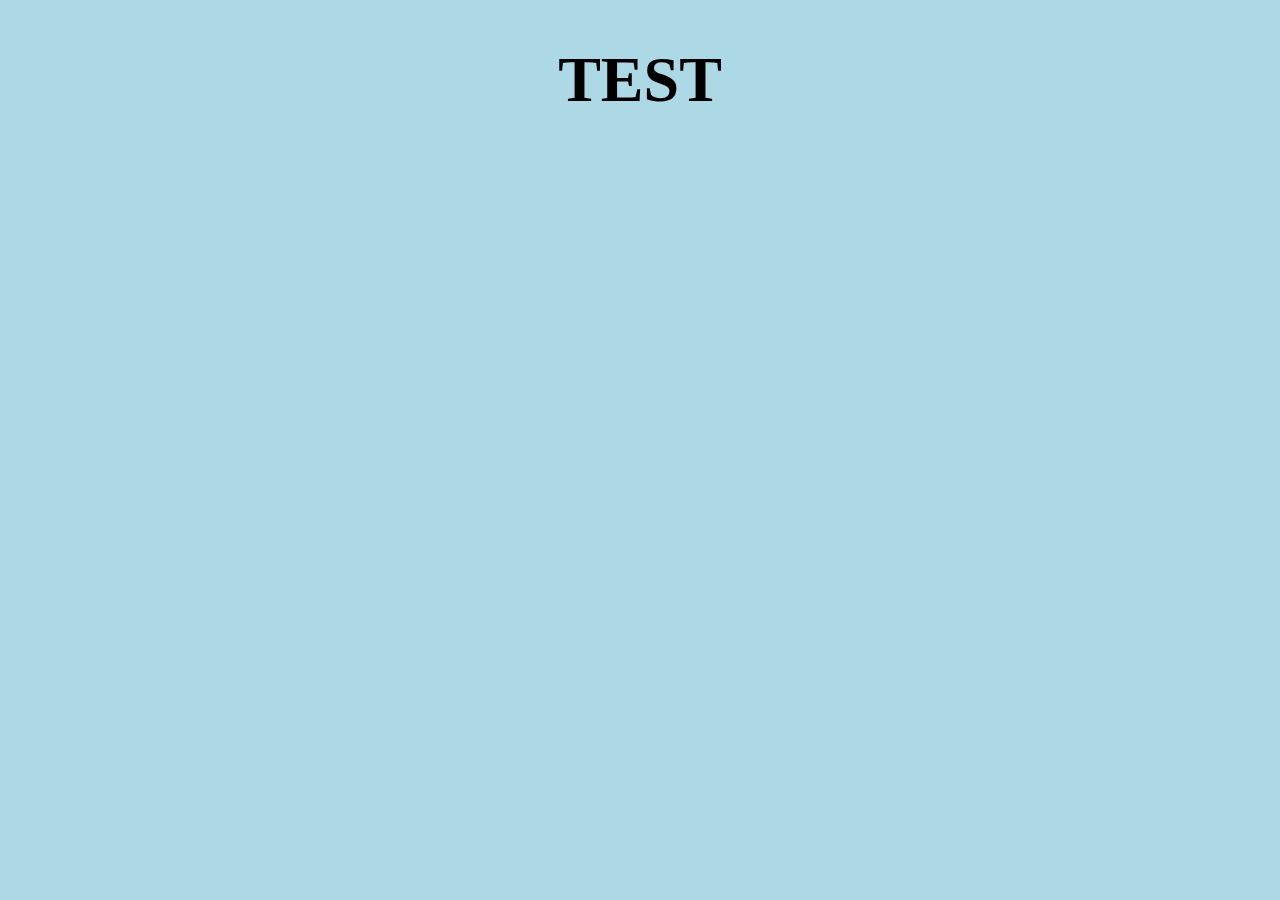
==== index.html @ 825ecf8f "Test Upload for Website" ====
<!DOCTYPE html>
<html lang="en">
<head>
    <meta charset="UTF-8">
    <link rel="stylesheet" href="style.css">
    <meta name="viewport" content="width=device-width, initial-scale=1.0">
    <title>TEST</title> 
</head>
<body>
    <div id="div"><h1> TEST </h1></div>
</body>
</html>
---- style.css ----
body{
    margin: 0;
    background-color: lightblue;
    font-size: xx-large;
}

#div{
    display:inline ;
    margin: auto;
    text-align: center;
}
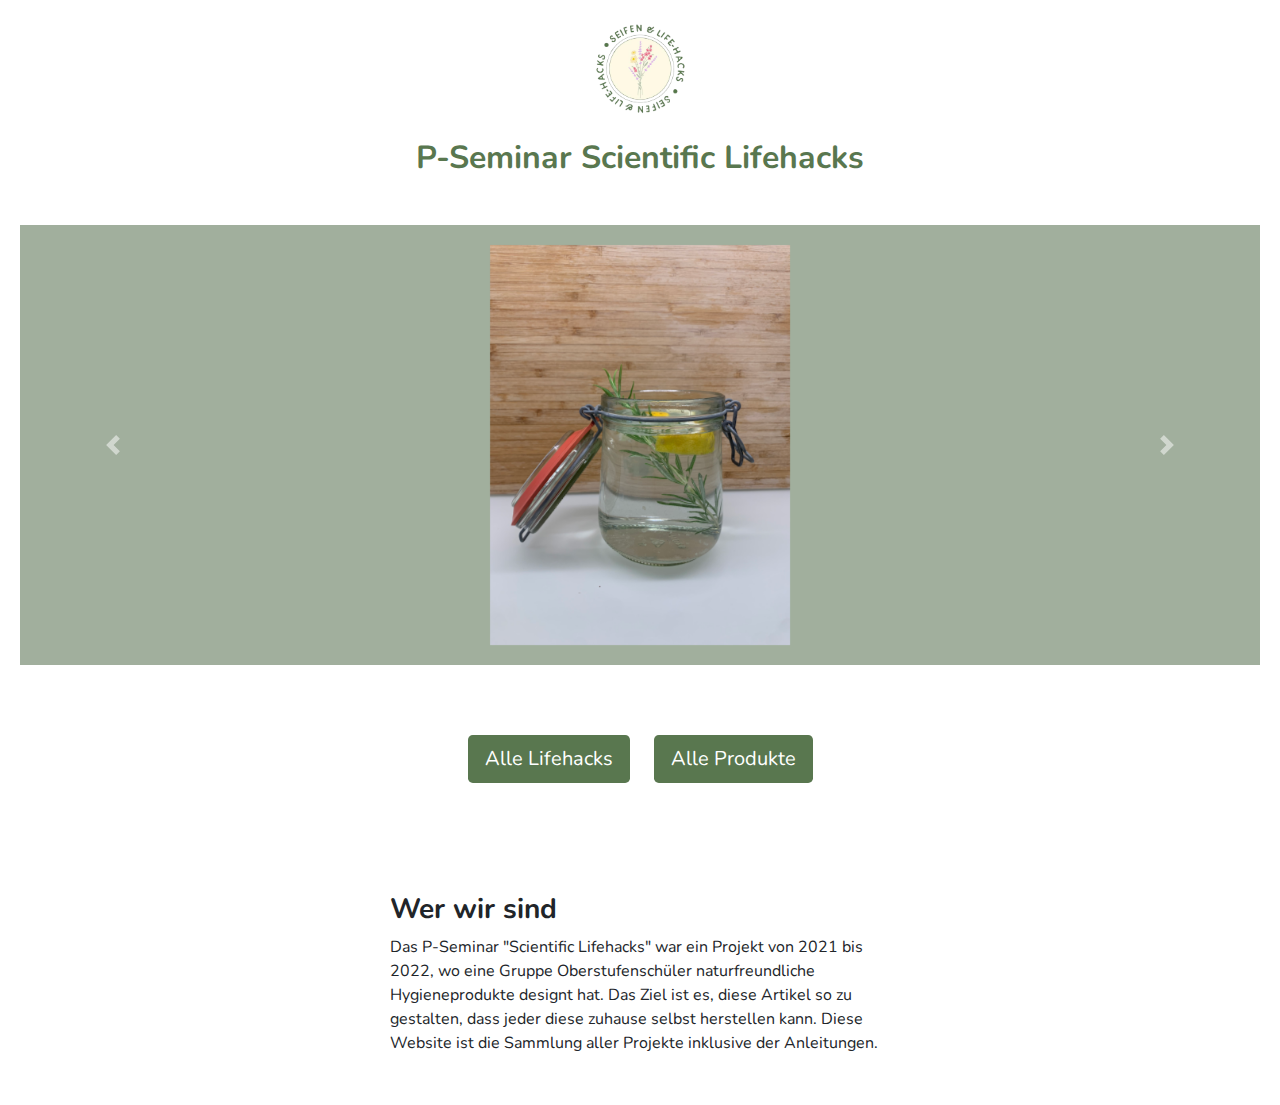
==== commit aa7d873b: "First real commit" ====
--- a/index.html
+++ b/index.html
@@ -1,12 +1,113 @@
 <!DOCTYPE html>
 <html lang="en">
+
 <head>
-    <meta charset="UTF-8">
-    <link rel="stylesheet" href="style.css">
-    <meta name="viewport" content="width=device-width, initial-scale=1.0">
-    <title>TEST</title> 
+  <meta charset="UTF-8">
+  <meta name="viewport" content="width=device-width">
+
+  <title>P-Seminar Scientific Lifehacks</title>
+
+  <!-- Google Fonts -->
+  <link rel="preconnect" href="https://fonts.googleapis.com">
+  <link rel="preconnect" href="https://fonts.gstatic.com" crossorigin>
+  <link href="https://fonts.googleapis.com/css2?family=Montserrat:wght@300&family=Nunito:wght@300;400;700&display=swap" rel="stylesheet">
+
+  <!-- CSS Stylesheets -->
+  <link rel="stylesheet" href="https://maxcdn.bootstrapcdn.com/bootstrap/4.0.0/css/bootstrap.min.css" integrity="sha384-Gn5384xqQ1aoWXA+058RXPxPg6fy4IWvTNh0E263XmFcJlSAwiGgFAW/dAiS6JXm" crossorigin="anonymous">
+  <link rel="stylesheet" href="css/styles.css">
+
+  <!-- Bootstrap Scripts -->
+  <script src="https://code.jquery.com/jquery-3.2.1.slim.min.js" integrity="sha384-KJ3o2DKtIkvYIK3UENzmM7KCkRr/rE9/Qpg6aAZGJwFDMVNA/GpGFF93hXpG5KkN" crossorigin="anonymous"></script>
+  <script src="https://maxcdn.bootstrapcdn.com/bootstrap/4.0.0/js/bootstrap.min.js" integrity="sha384-JZR6Spejh4U02d8jOt6vLEHfe/JQGiRRSQQxSfFWpi1MquVdAyjUar5+76PVCmYl" crossorigin="anonymous"></script>
 </head>
+
 <body>
-    <div id="div"><h1> TEST </h1></div>
+
+  <!-- Title Bar -->
+
+  <section class="white-section title-section">
+    <a class="title-a" href="index.html">
+      <img src="imgs/logo.png" alt="P-Seminar Logo" style="width: 150px;">
+    </a>
+    <div class="title">
+      <h3>
+        <a class="title-a title" href="index.html">
+          P-Seminar Scientific Lifehacks
+        </a>
+      </h3>
+    </div>
+  </section>
+
+  <!-- Pictures -->
+
+  <section class="white-section">
+    <div class="container-fluid">
+      <section class="colored-section">
+
+        <div id="pictures-carousel" class="carousel slide carousel-fade" data-ride="carousel" data-interval="3000">
+          <div class="carousel-inner">
+            <div class="carousel-item active container-fluid">
+              <img class="carousel-image" src="imgs/products/allesreiniger.jpeg" alt="Allesreiniger">
+            </div>
+            <div class="carousel-item container-fluid">
+              <img class="carousel-image" src="imgs/products/seife.jpeg" alt="Seife">
+            </div>
+            <div class="carousel-item container-fluid">
+              <img class="carousel-image" src="imgs/products/seife2.jpeg" alt="Seife">
+            </div>
+            <div class="carousel-item container-fluid">
+              <img class="carousel-image" src="imgs/products/seife3.jpeg" alt="Seife">
+            </div>
+            <div class="carousel-item container-fluid">
+              <img class="carousel-image" src="imgs/lifehacks/feuerzeug.jpg" alt="Feuerzeug">
+            </div>
+            <div class="carousel-item container-fluid">
+              <img class="carousel-image" src="imgs/lifehacks/kabelsicherung.jpg" alt="Kabelsicherung">
+            </div>
+            <div class="carousel-item container-fluid">
+              <img class="carousel-image" src="imgs/lifehacks/magnet.jpeg" alt="Magnet">
+            </div>
+            <div class="carousel-item container-fluid">
+              <img class="carousel-image" src="imgs/lifehacks/permanentmarker.jpg" alt="Permanentmarker">
+            </div>
+            <div class="carousel-item container-fluid">
+              <img class="carousel-image" src="imgs/products/allesreiniger2.jpeg" alt="Allesreiniger">
+            </div>
+            <div class="carousel-item container-fluid">
+              <img class="carousel-image" src="imgs/lifehacks/schere-schleifen.jpeg" alt="Schere schleifen">
+            </div>
+          </div>
+          <a class="carousel-control-prev" href="#pictures-carousel" role="button" data-slide="prev">
+            <span class="carousel-control-prev-icon"></span>
+          </a>
+          <a class="carousel-control-next" href="#pictures-carousel" role="button" data-slide="next">
+            <span class="carousel-control-next-icon"></span>
+          </a>
+        </div>
+
+      </section>
+    </div>
+  </section>
+
+  <!-- Buttons to Lifehacks -->
+
+  <button onclick="window.location.href='lifehacks.html';" type="button" class="btn btn-lg p-button">
+    Alle Lifehacks
+  </button>
+
+  <button onclick="window.location.href='products.html';" type="button" class="btn btn-lg p-button">
+    Alle Produkte
+  </button>
+
+  <!-- About us -->
+
+  <section class="white-section">
+    <div class="about-us">
+      <h3 class="feature-title">Wer wir sind</h3>
+      <p>Das P-Seminar "Scientific Lifehacks" war ein Projekt von 2021 bis 2022, wo eine Gruppe Oberstufenschüler naturfreundliche Hygieneprodukte designt hat. Das Ziel ist es, diese Artikel so zu gestalten, dass jeder diese zuhause selbst herstellen kann. Diese Website ist die Sammlung aller Projekte inklusive der Anleitungen.</p>
+    </div>
+  </section>
+
 </body>
-</html>+
+</html>
--- a/css/styles.css
+++ b/css/styles.css
@@ -0,0 +1,118 @@
+
+body {
+  font-family: "Nunito";
+  text-align: center;
+}
+
+h1, h2, h3, h4, h5, h6 {
+  font-family: "Nunito";
+  font-weight: 700;
+}
+
+/* Containers */
+
+.container-fluid{
+  padding: 20px 20px;
+  max-width: 1500px;
+}
+
+/* Title Bar */
+
+.title {
+  color: #59774F;
+  padding: 0 0 20px 0;
+  font-size: 2rem;
+}
+
+.title-a:hover {
+  color: #646464;
+  text-decoration: none;
+}
+
+.back-button {
+  float: left;
+  font-size: 2rem;
+  color: #59774F;
+}
+
+.back-button:hover {
+  color: #646464;
+}
+
+/* Sections */
+
+.colored-section {
+  background-color: #A1AF9D;
+  color: #fff;
+}
+
+.white-section {
+  background-color: #fff;
+}
+
+.title-section {
+  vertical-align: center;
+}
+
+.detail-section {
+  background-color: #A1AF9D;
+  color: #fff;
+  padding: 20px 0;
+}
+
+/* Buttons */
+
+.p-button {
+  margin: 50px 10px 10px;
+  background-color: #59774F;
+  color: white;
+}
+
+/* Home page */
+
+.carousel-image {
+  max-width: 80%;
+  max-height: 400px;
+  padding: 0;
+}
+
+.about-us {
+  max-width: 600px;
+  margin: 50px auto;
+  padding: 0 50px;
+  padding-top: 50px;
+  text-align: left;
+}
+
+/* Products page */
+
+.project-overview {
+  padding: 20px;
+}
+
+.project-link {
+  color: white;
+}
+
+.project-link:hover {
+  color: white;
+}
+
+.overview-img {
+  width: 200px;
+}
+
+/* Individual pages */
+
+.detail-img {
+  max-width: 70%;
+  max-height: 300px;
+  padding-bottom: 20px;
+}
+
+.detail-text {
+  max-width: 500px;
+  margin: auto;
+  padding: 20px;
+  text-align: left;
+}
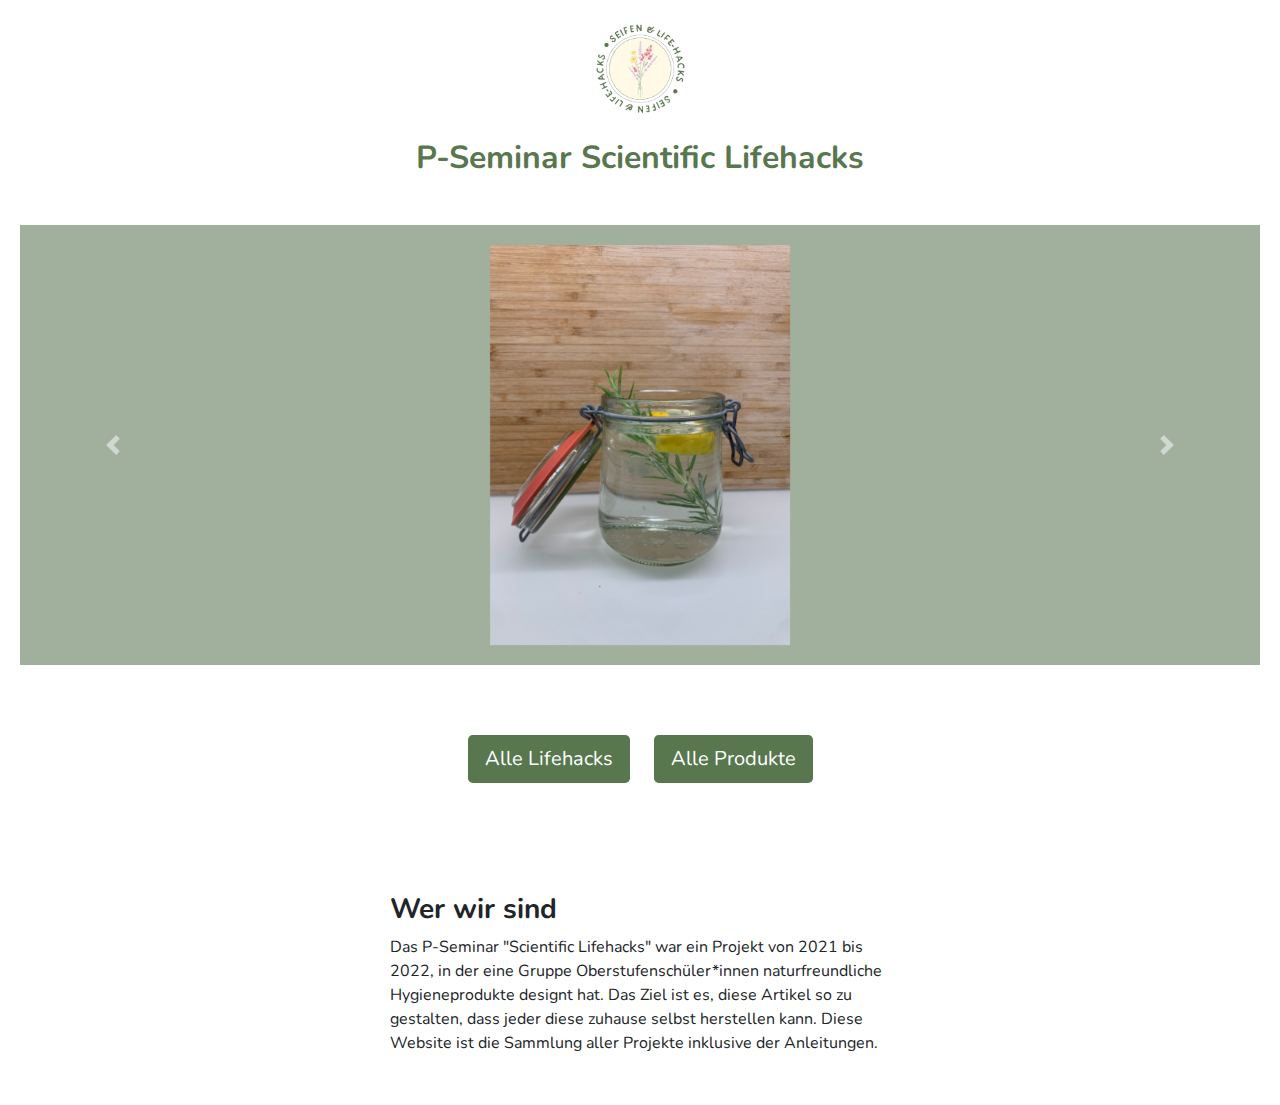
==== commit cc9e68ef: "fixed about us" ====
--- a/index.html
+++ b/index.html
@@ -104,7 +104,7 @@
   <section class="white-section">
     <div class="about-us">
       <h3 class="feature-title">Wer wir sind</h3>
-      <p>Das P-Seminar "Scientific Lifehacks" war ein Projekt von 2021 bis 2022, wo eine Gruppe Oberstufenschüler naturfreundliche Hygieneprodukte designt hat. Das Ziel ist es, diese Artikel so zu gestalten, dass jeder diese zuhause selbst herstellen kann. Diese Website ist die Sammlung aller Projekte inklusive der Anleitungen.</p>
+      <p>Das P-Seminar "Scientific Lifehacks" war ein Projekt von 2021 bis 2022, in der eine Gruppe Oberstufenschüler*innen naturfreundliche Hygieneprodukte designt hat. Das Ziel ist es, diese Artikel so zu gestalten, dass jeder diese zuhause selbst herstellen kann. Diese Website ist die Sammlung aller Projekte inklusive der Anleitungen.</p>
     </div>
   </section>
 
